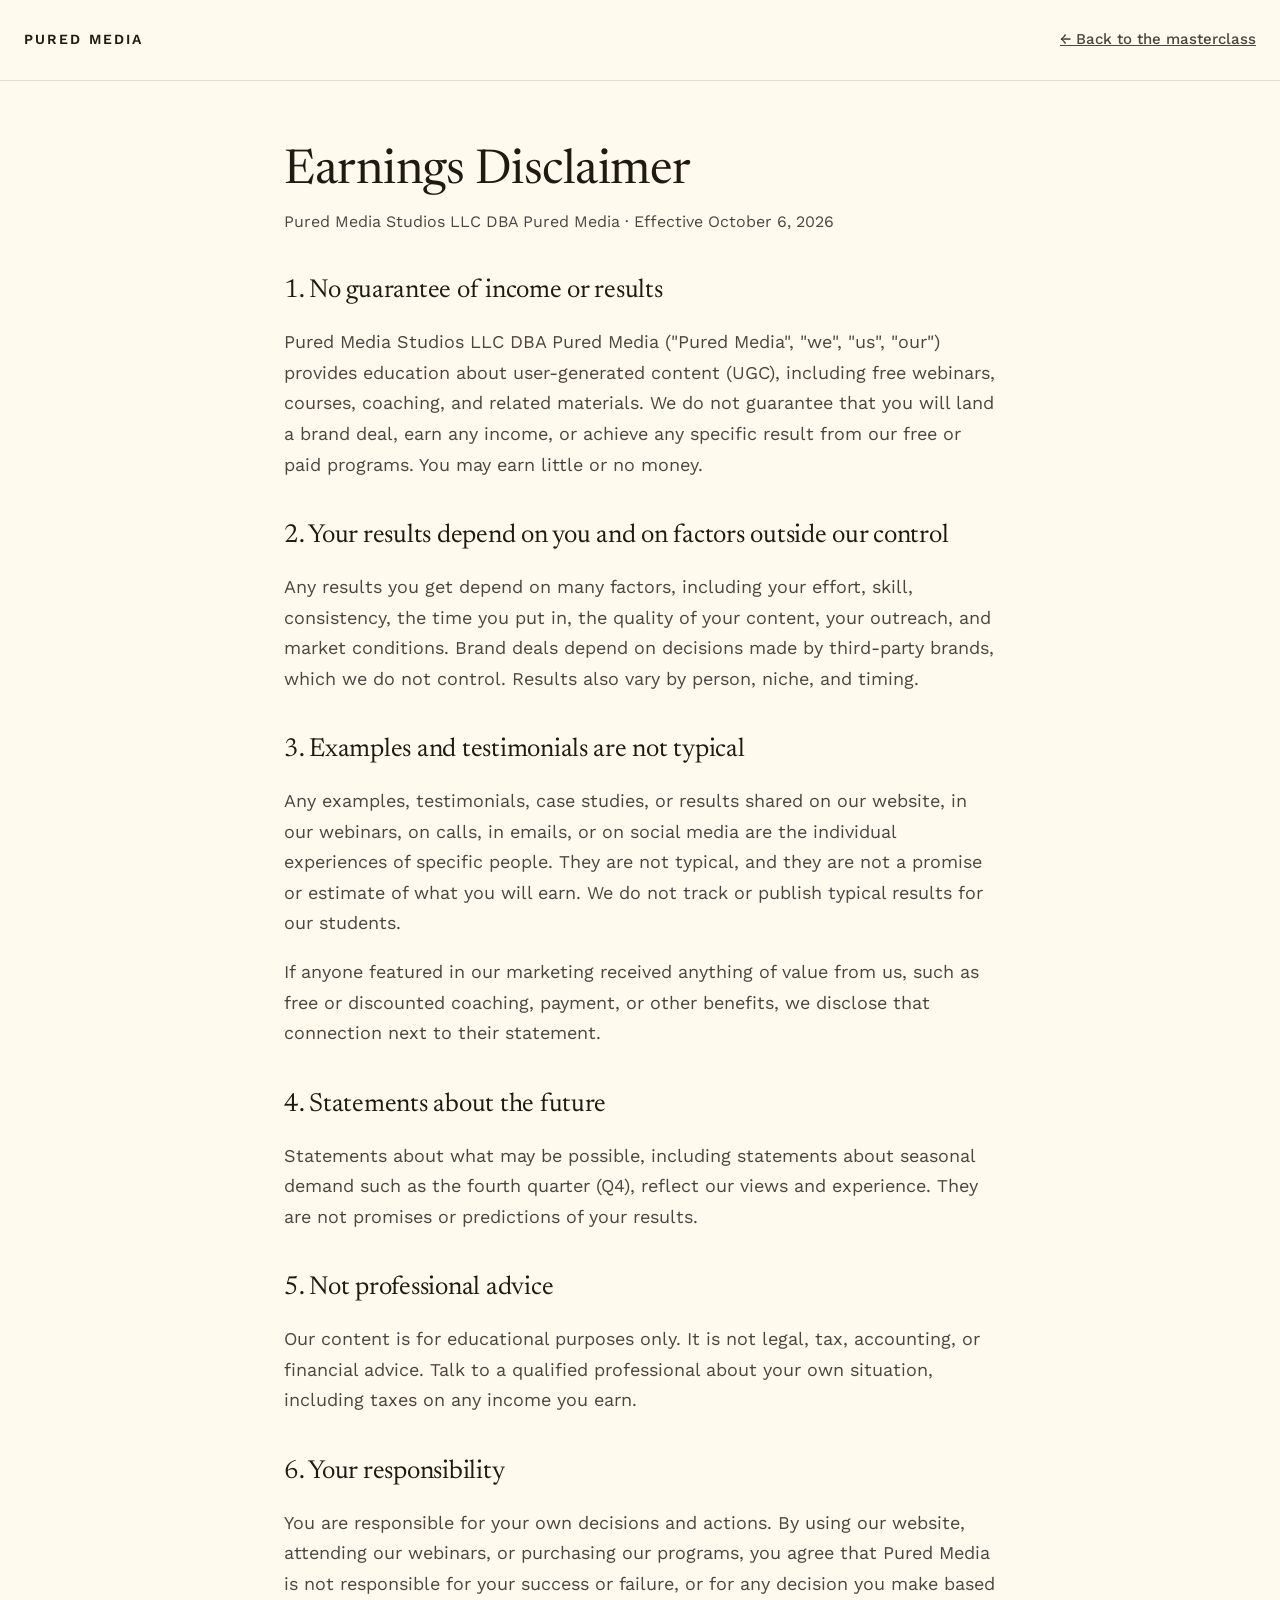
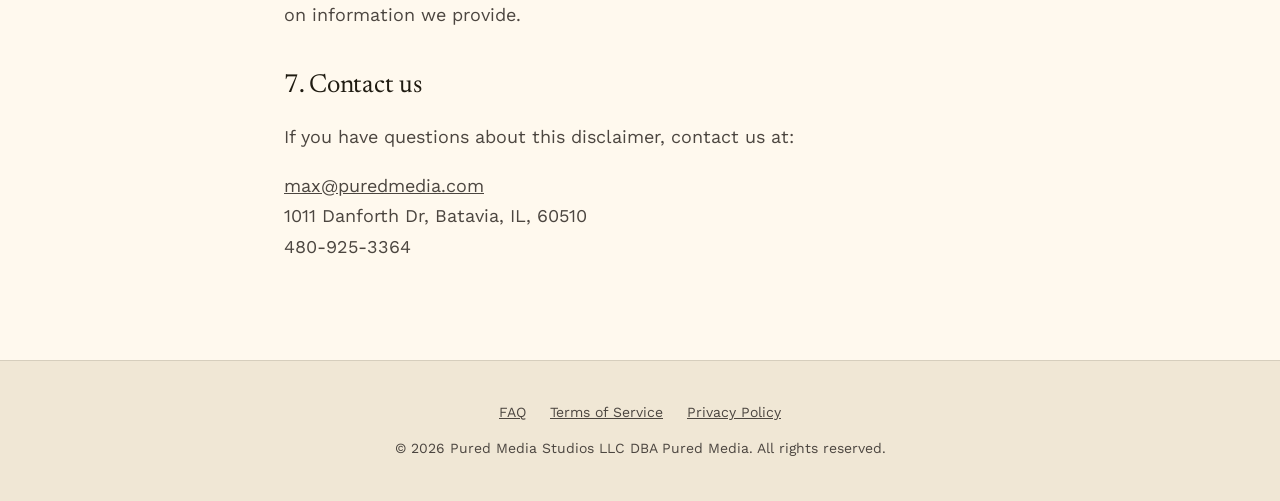
==== earnings-disclaimer.html @ e1328a83 "Move FAQ to its own page; add Terms, Privacy, Earnings Disclaimer pages and wire links" ====
<!DOCTYPE html>
<html lang="en">
<head>
<meta charset="utf-8">
<meta name="viewport" content="width=device-width, initial-scale=1">
<title>Earnings Disclaimer | Pured Media</title>
<link rel="preconnect" href="https://fonts.googleapis.com">
<link rel="preconnect" href="https://fonts.gstatic.com" crossorigin>
<link href="https://fonts.googleapis.com/css2?family=Newsreader:opsz,wght@6..72,400;6..72,500&family=Work+Sans:wght@400;500;600&display=swap" rel="stylesheet">
<link rel="stylesheet" href="pages.css">
</head>
<body>
<header><div class="bar"><a class="brand" href="index.html">Pured Media</a><a class="back" href="index.html">← Back to the masterclass</a></div></header>
<main>
  <h1>Earnings Disclaimer</h1>
  <p class="meta">Pured Media Studios LLC DBA Pured Media · Effective October 6, 2026</p>

  <h2>1. No guarantee of income or results</h2>
  <p>Pured Media Studios LLC DBA Pured Media ("Pured Media", "we", "us", "our") provides education about user-generated content (UGC), including free webinars, courses, coaching, and related materials. We do not guarantee that you will land a brand deal, earn any income, or achieve any specific result from our free or paid programs. You may earn little or no money.</p>

  <h2>2. Your results depend on you and on factors outside our control</h2>
  <p>Any results you get depend on many factors, including your effort, skill, consistency, the time you put in, the quality of your content, your outreach, and market conditions. Brand deals depend on decisions made by third-party brands, which we do not control. Results also vary by person, niche, and timing.</p>

  <h2>3. Examples and testimonials are not typical</h2>
  <p>Any examples, testimonials, case studies, or results shared on our website, in our webinars, on calls, in emails, or on social media are the individual experiences of specific people. They are not typical, and they are not a promise or estimate of what you will earn. We do not track or publish typical results for our students.</p>
  <p>If anyone featured in our marketing received anything of value from us, such as free or discounted coaching, payment, or other benefits, we disclose that connection next to their statement.</p>

  <h2>4. Statements about the future</h2>
  <p>Statements about what may be possible, including statements about seasonal demand such as the fourth quarter (Q4), reflect our views and experience. They are not promises or predictions of your results.</p>

  <h2>5. Not professional advice</h2>
  <p>Our content is for educational purposes only. It is not legal, tax, accounting, or financial advice. Talk to a qualified professional about your own situation, including taxes on any income you earn.</p>

  <h2>6. Your responsibility</h2>
  <p>You are responsible for your own decisions and actions. By using our website, attending our webinars, or purchasing our programs, you agree that Pured Media is not responsible for your success or failure, or for any decision you make based on information we provide.</p>

  <h2>7. Contact us</h2>
  <p>If you have questions about this disclaimer, contact us at:</p>
  <p><a href="mailto:max@puredmedia.com">max@puredmedia.com</a><br>
  1011 Danforth Dr, Batavia, IL, 60510<br>
  480-925-3364</p>
</main>
<footer>
  <nav><a href="faq.html">FAQ</a><a href="terms.html">Terms of Service</a><a href="privacy.html">Privacy Policy</a></nav>
  © 2026 Pured Media Studios LLC DBA Pured Media. All rights reserved.
</footer>
</body>
</html>
---- pages.css ----
/* Shared style for FAQ and legal pages. Matches the landing page palette and type. */
:root {
  --ink: #1e1b19;
  --text: #1f1b11;
  --muted: #4c4640;
  --bg: #fff9ee;
  --card: #f5eddb;
  --line: rgba(31, 27, 17, 0.12);
  --gold: #ffdea9;
  --gold-dark: #e4c288;
  --accent: #745a2a;
}
* { box-sizing: border-box; }
html, body { margin: 0; padding: 0; }
body {
  background: var(--bg);
  color: var(--text);
  font-family: "Work Sans", system-ui, sans-serif;
  font-size: 18px;
  line-height: 1.7;
  -webkit-font-smoothing: antialiased;
}
a { color: inherit; }
header {
  border-bottom: 1px solid var(--line);
  background: var(--bg);
}
.bar {
  max-width: 1280px; margin: 0 auto; padding: 0 24px; height: 80px;
  display: flex; align-items: center; justify-content: space-between;
}
.brand { font-weight: 600; font-size: 14px; letter-spacing: 0.15em; text-decoration: none; text-transform: uppercase; }
.back { font-size: 15px; font-weight: 500; color: var(--muted); }
main { max-width: 760px; margin: 0 auto; padding: 64px 24px 80px; }
h1, h2 { font-family: "Newsreader", Georgia, serif; font-weight: 400; letter-spacing: -0.01em; }
h1 { font-size: clamp(36px, 5vw, 48px); line-height: 1.15; margin: 0 0 8px; }
h2 { font-size: 26px; line-height: 1.3; margin: 40px 0 8px; }
.meta { color: var(--muted); font-size: 16px; margin: 0 0 32px; }
p, li { color: var(--muted); }
ul { padding-left: 22px; }

/* FAQ */
details { background: var(--card); border-radius: 8px; padding: 22px 24px; margin-bottom: 14px; }
summary {
  font-family: "Newsreader", Georgia, serif; font-size: 24px; color: var(--text);
  cursor: pointer; list-style: none; display: flex; justify-content: space-between; gap: 16px;
}
summary::-webkit-details-marker { display: none; }
summary::after { content: "+"; color: var(--accent); font-family: "Work Sans", sans-serif; transition: transform .2s; }
details[open] summary::after { transform: rotate(45deg); }
details p { margin: 12px 0 0; }
.cta {
  display: inline-flex; align-items: center; justify-content: center; min-height: 58px; padding: 0 32px;
  margin-top: 32px; background: var(--gold); color: #271900; border-radius: 4px; text-decoration: none;
  font-weight: 600; font-size: 16px; letter-spacing: 0.05em; text-transform: uppercase;
}
.cta:hover { background: var(--gold-dark); }

footer { border-top: 1px solid var(--line); background: #f0e7d5; padding: 40px 24px; text-align: center; font-size: 14px; color: var(--muted); }
footer nav { display: flex; flex-wrap: wrap; justify-content: center; gap: 8px 24px; margin-bottom: 12px; }
footer nav a { text-decoration: underline; }
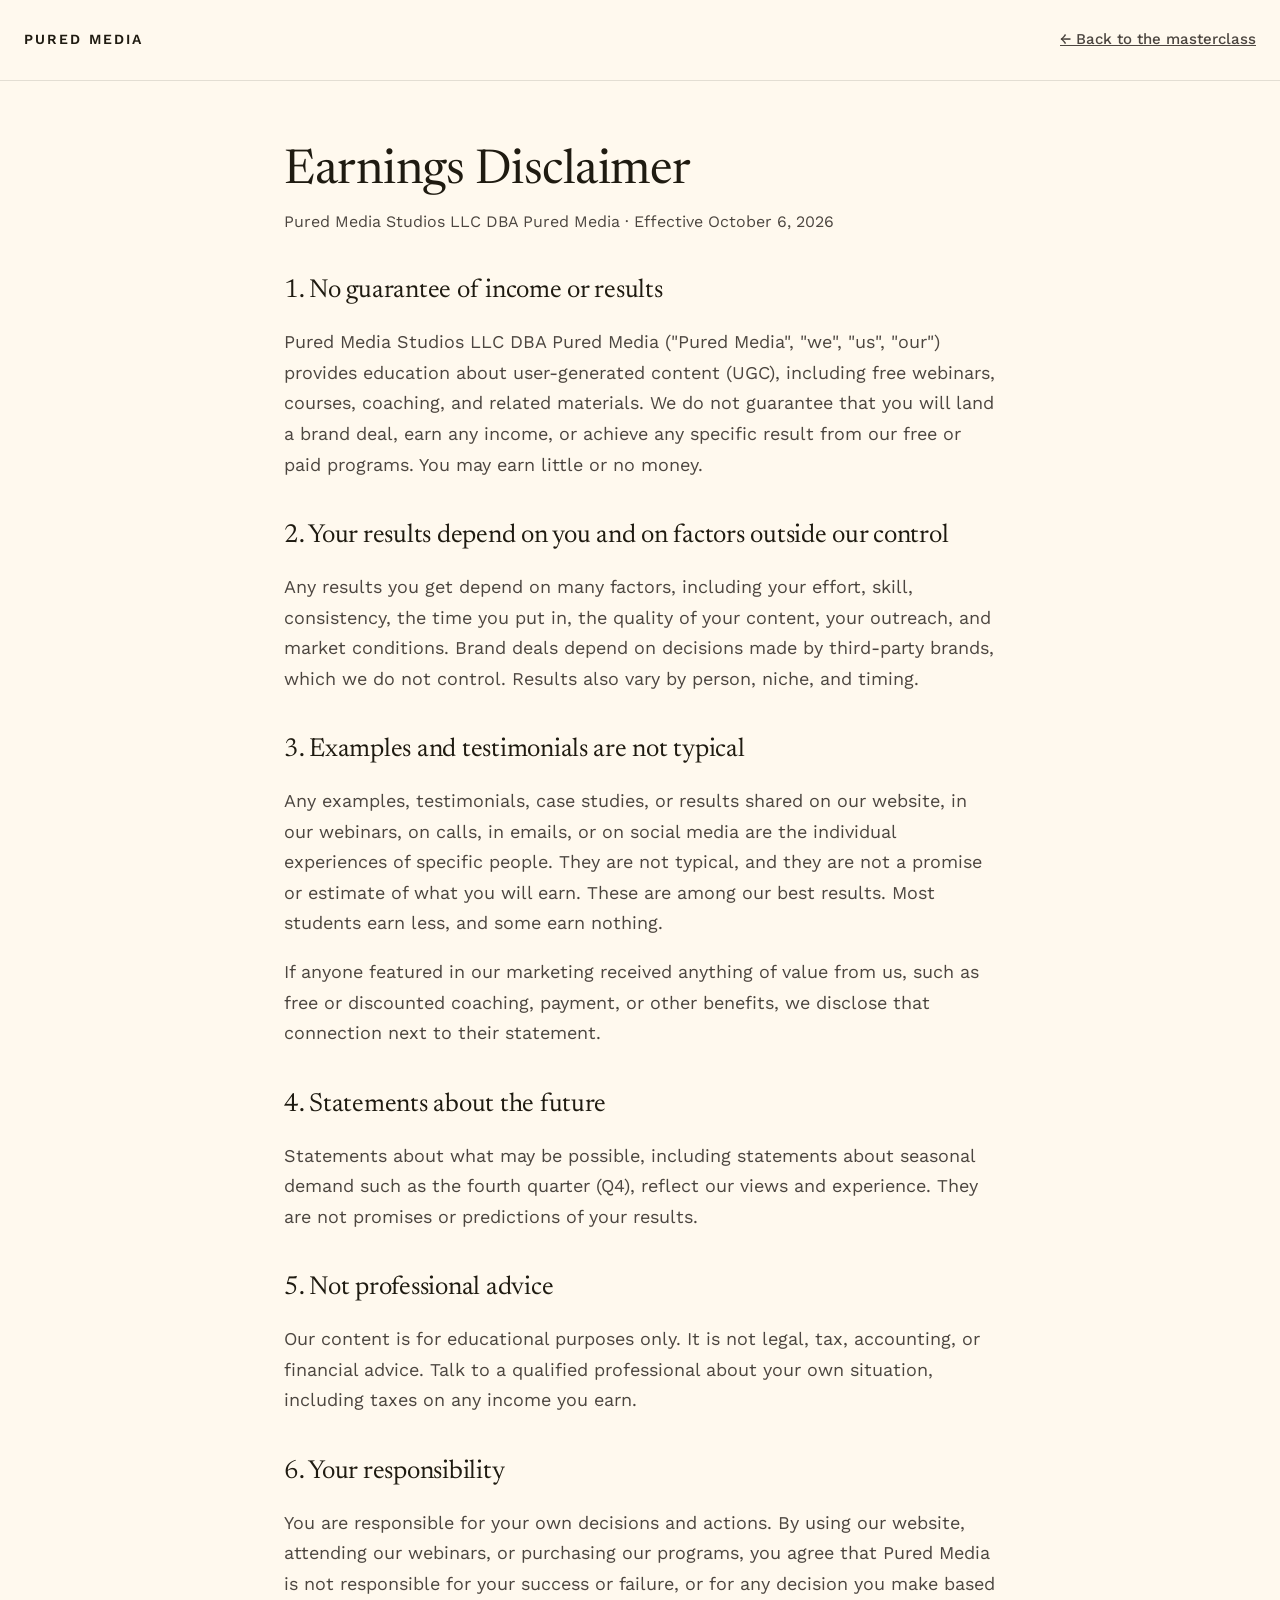
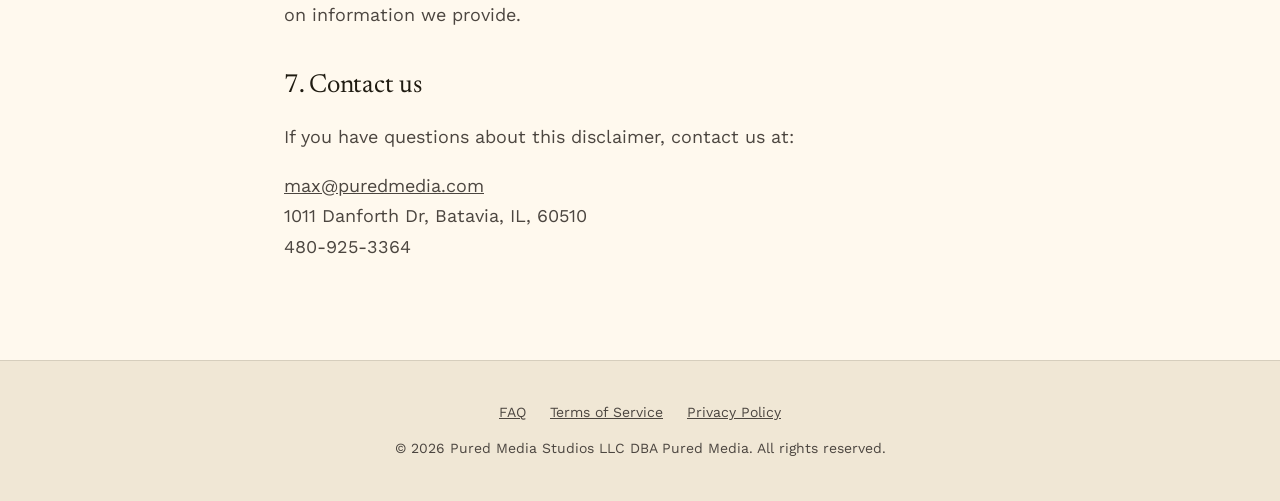
==== commit e822da1c: "Compliance fixes: hide giveaway, pitch disclosure, typical-results lines, honeypot - Giveaway hidden" ====
--- a/earnings-disclaimer.html
+++ b/earnings-disclaimer.html
@@ -22,7 +22,7 @@
   <p>Any results you get depend on many factors, including your effort, skill, consistency, the time you put in, the quality of your content, your outreach, and market conditions. Brand deals depend on decisions made by third-party brands, which we do not control. Results also vary by person, niche, and timing.</p>
 
   <h2>3. Examples and testimonials are not typical</h2>
-  <p>Any examples, testimonials, case studies, or results shared on our website, in our webinars, on calls, in emails, or on social media are the individual experiences of specific people. They are not typical, and they are not a promise or estimate of what you will earn. We do not track or publish typical results for our students.</p>
+  <p>Any examples, testimonials, case studies, or results shared on our website, in our webinars, on calls, in emails, or on social media are the individual experiences of specific people. They are not typical, and they are not a promise or estimate of what you will earn. <!-- PENDING ALICIA CONFIRMATION -->These are among our best results. Most students earn less, and some earn nothing.<!-- /PENDING ALICIA CONFIRMATION --><!-- Removed (compliance): "We do not track or publish typical results for our students." --></p>
   <p>If anyone featured in our marketing received anything of value from us, such as free or discounted coaching, payment, or other benefits, we disclose that connection next to their statement.</p>
 
   <h2>4. Statements about the future</h2>
